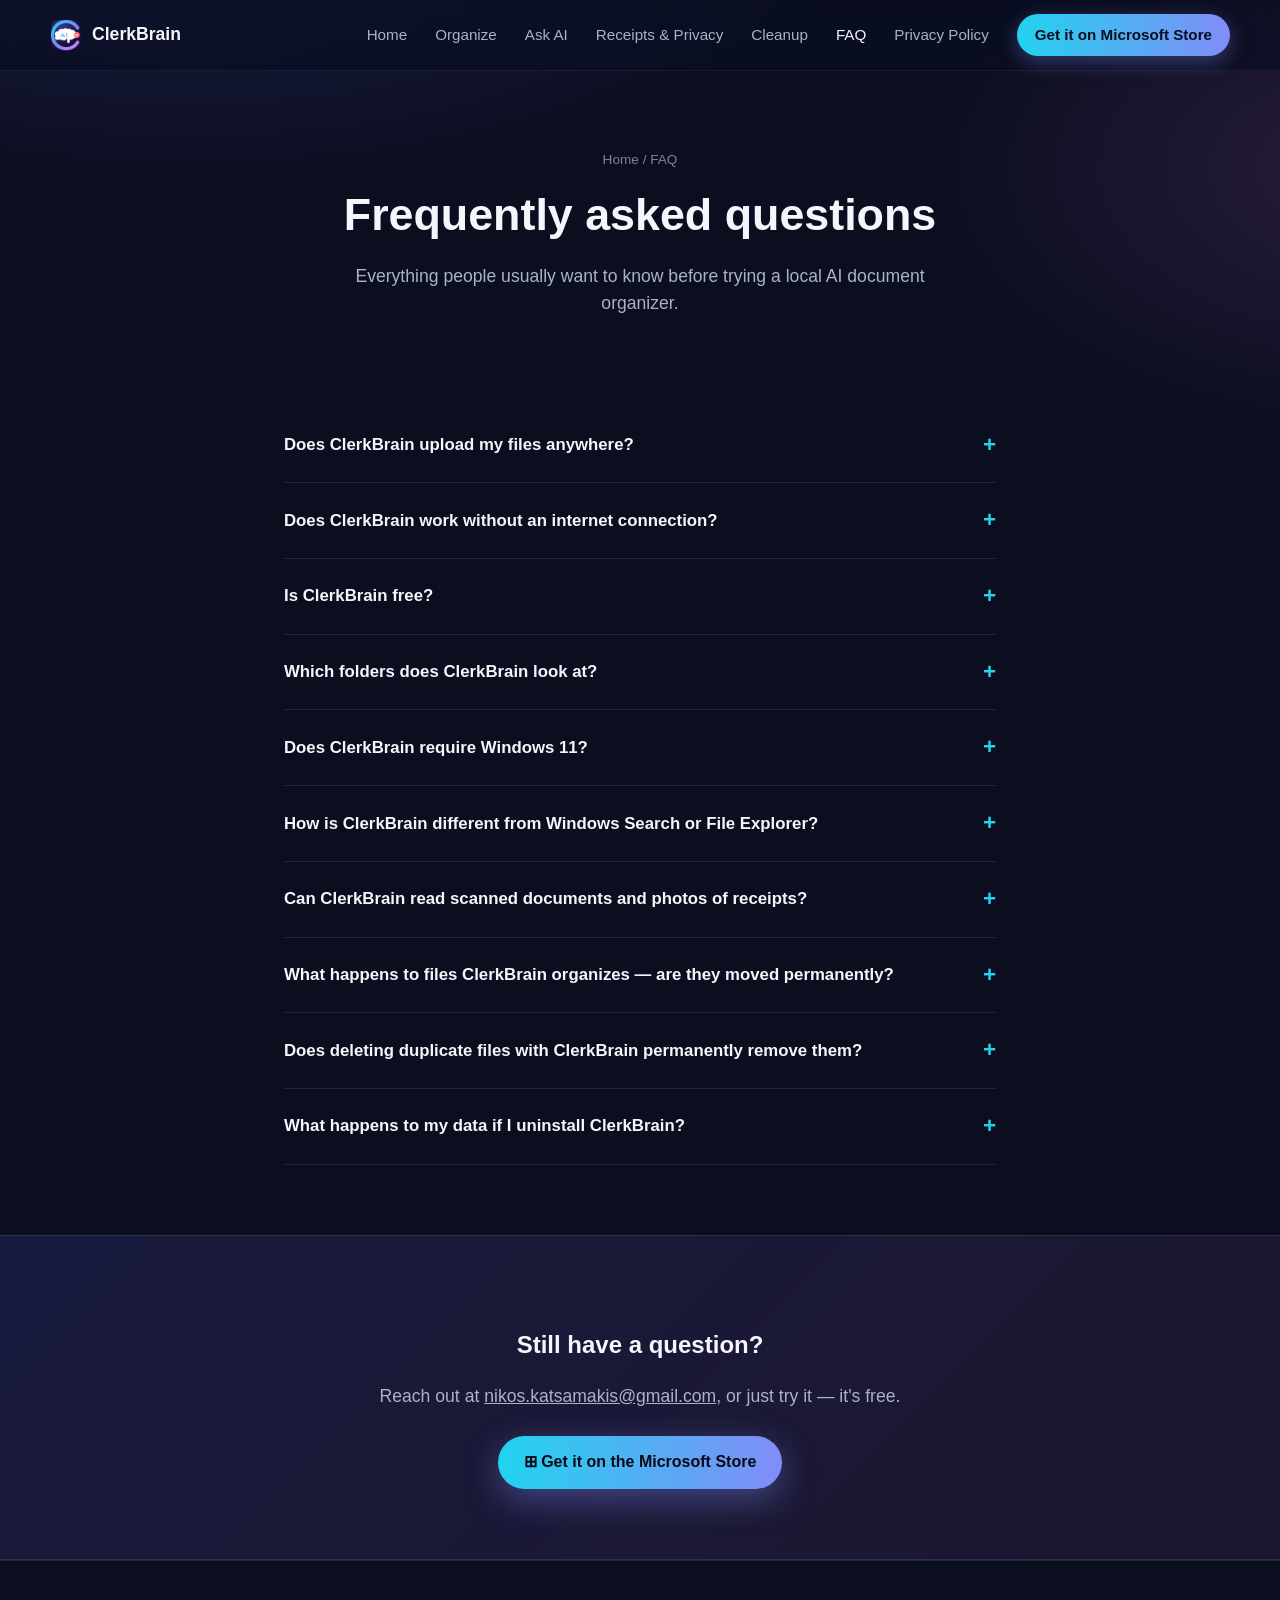
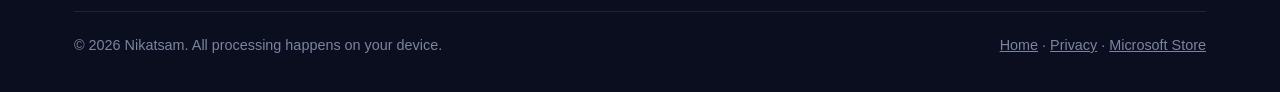
==== faq.html @ 9c5e8448 "Add ClerkBrain marketing/SEO website under website/github, update privacy policy to ClerkBrain Full " ====
<!doctype html>
<html lang="en">
<head>
<meta charset="utf-8">
<meta name="viewport" content="width=device-width, initial-scale=1">
<title>FAQ — ClerkBrain AI Document Organizer for Windows</title>
<meta name="description" content="Answers to common questions about ClerkBrain: local AI document organizing, privacy, OCR accuracy, duplicate cleanup, offline use and how it compares to cloud tools.">
<link rel="canonical" href="https://nikatsam.github.io/WIN_APP_TidyClerk_Website/faq.html">
<meta property="og:type" content="website">
<meta property="og:title" content="FAQ — ClerkBrain">
<meta property="og:description" content="Common questions about ClerkBrain's local AI document organizing, privacy and offline use.">
<meta property="og:image" content="https://nikatsam.github.io/WIN_APP_TidyClerk_Website/assets/img/og-banner.png">
<meta property="og:url" content="https://nikatsam.github.io/WIN_APP_TidyClerk_Website/faq.html">
<link rel="icon" href="assets/img/icon-310.png">
<link rel="manifest" href="site.webmanifest">
<link rel="stylesheet" href="assets/css/style.css">
<script type="application/ld+json">
{
  "@context": "https://schema.org",
  "@type": "BreadcrumbList",
  "itemListElement": [
    { "@type": "ListItem", "position": 1, "name": "Home", "item": "https://nikatsam.github.io/WIN_APP_TidyClerk_Website/" },
    { "@type": "ListItem", "position": 2, "name": "FAQ", "item": "https://nikatsam.github.io/WIN_APP_TidyClerk_Website/faq.html" }
  ]
}
</script>
<script type="application/ld+json">
{
  "@context": "https://schema.org",
  "@type": "FAQPage",
  "mainEntity": [
    { "@type": "Question", "name": "Does ClerkBrain upload my files anywhere?", "acceptedAnswer": { "@type": "Answer", "text": "No. ClerkBrain contains no code that uploads files, text, file names, searches or questions. The only network activity is an optional, one-time download of the AI models themselves, from Hugging Face, checksum-verified." } },
    { "@type": "Question", "name": "Does ClerkBrain work without an internet connection?", "acceptedAnswer": { "@type": "Answer", "text": "Yes. Once any AI models you want are downloaded, ClerkBrain works fully offline. Even without downloading them, you still get search by keyword and rules-based document reading with no internet connection at all." } },
    { "@type": "Question", "name": "Is ClerkBrain free?", "acceptedAnswer": { "@type": "Answer", "text": "Yes, ClerkBrain is free on the Microsoft Store, with no account required and no ads." } },
    { "@type": "Question", "name": "Which folders does ClerkBrain look at?", "acceptedAnswer": { "@type": "Answer", "text": "Only the folders you choose — your Downloads folder by default. You can add or remove folders at any time in Settings; ClerkBrain never reads a folder you haven't added." } },
    { "@type": "Question", "name": "Does ClerkBrain require Windows 11?", "acceptedAnswer": { "@type": "Answer", "text": "ClerkBrain supports Windows 10 and Windows 11 on x64 systems." } },
    { "@type": "Question", "name": "How is ClerkBrain different from Windows Search or File Explorer?", "acceptedAnswer": { "@type": "Answer", "text": "File Explorer searches file names and limited metadata. ClerkBrain reads the actual content of your documents — including scanned and photographed documents via OCR — so you can search and ask questions by what a document says, not just what it's called." } },
    { "@type": "Question", "name": "Can ClerkBrain read scanned documents and photos of receipts?", "acceptedAnswer": { "@type": "Answer", "text": "Yes, via built-in optical character recognition (OCR). When a scan is too unclear to read confidently, ClerkBrain flags it in Needs Attention with an AI double-check instead of guessing." } },
    { "@type": "Question", "name": "What happens to files ClerkBrain organizes — are they moved permanently?", "acceptedAnswer": { "@type": "Answer", "text": "Only after you approve a suggestion (unless you've explicitly turned on automatic filing). Every move or rename is logged in Undo History and can be reversed at any time." } },
    { "@type": "Question", "name": "Does deleting duplicate files with ClerkBrain permanently remove them?", "acceptedAnswer": { "@type": "Answer", "text": "No. Files you remove via Cleanup go to the Windows Recycle Bin, exactly like a normal Windows delete, and can be restored the same way." } },
    { "@type": "Question", "name": "What happens to my data if I uninstall ClerkBrain?", "acceptedAnswer": { "@type": "Answer", "text": "Uninstalling removes ClerkBrain's catalog, settings, logs and downloaded AI models. Files you kept, and files ClerkBrain moved or renamed at your request, stay exactly where they are." } }
  ]
}
</script>
</head>
<body>

<header class="site">
  <div class="wrap nav">
    <a class="brand" href="/"><img src="assets/img/icon-310.png" alt="ClerkBrain logo" width="32" height="32">ClerkBrain</a>
    <nav class="nav-links">
      <a href="/">Home</a>
      <a href="features/organize.html">Organize</a>
      <a href="features/ask.html">Ask AI</a>
      <a href="features/receipts-privacy.html">Receipts &amp; Privacy</a>
      <a href="features/cleanup.html">Cleanup</a>
      <a href="faq.html" aria-current="page">FAQ</a>
      <a href="privacy.html">Privacy Policy</a>
      <a class="nav-cta" href="https://apps.microsoft.com/detail/9NKCN2RDXZ55" rel="noopener">Get it on Microsoft Store</a>
    </nav>
    <button class="nav-toggle" aria-label="Menu" aria-expanded="false">☰</button>
  </div>
</header>

<main>
  <section class="page-hero">
    <div class="wrap">
      <p class="breadcrumb"><a href="/">Home</a> / FAQ</p>
      <h1>Frequently asked questions</h1>
      <p class="lede" style="margin:0 auto;">Everything people usually want to know before trying a local AI document organizer.</p>
    </div>
  </section>

  <section>
    <div class="wrap prose">
      <details class="faq-item">
        <summary>Does ClerkBrain upload my files anywhere?</summary>
        <p>No. ClerkBrain contains no code that uploads files, text, file names, searches or questions. The only network activity is an optional, one-time download of the AI models themselves, from Hugging Face, checksum-verified. See the full <a href="privacy.html">privacy policy</a>.</p>
      </details>
      <details class="faq-item">
        <summary>Does ClerkBrain work without an internet connection?</summary>
        <p>Yes. Once any AI models you want are downloaded, ClerkBrain works fully offline. Even without downloading them, you still get search by keyword and rules-based document reading with no internet connection at all.</p>
      </details>
      <details class="faq-item">
        <summary>Is ClerkBrain free?</summary>
        <p>Yes, ClerkBrain is free on the <a href="https://apps.microsoft.com/detail/9NKCN2RDXZ55" rel="noopener">Microsoft Store</a>, with no account required and no ads.</p>
      </details>
      <details class="faq-item">
        <summary>Which folders does ClerkBrain look at?</summary>
        <p>Only the folders you choose — your Downloads folder by default. You can add or remove folders at any time in Settings; ClerkBrain never reads a folder you haven't added.</p>
      </details>
      <details class="faq-item">
        <summary>Does ClerkBrain require Windows 11?</summary>
        <p>ClerkBrain supports Windows 10 and Windows 11 on x64 systems.</p>
      </details>
      <details class="faq-item">
        <summary>How is ClerkBrain different from Windows Search or File Explorer?</summary>
        <p>File Explorer searches file names and limited metadata. ClerkBrain reads the actual content of your documents — including scanned and photographed documents via OCR — so you can search and ask questions by what a document says, not just what it's called. See <a href="features/ask.html">Ask AI</a>.</p>
      </details>
      <details class="faq-item">
        <summary>Can ClerkBrain read scanned documents and photos of receipts?</summary>
        <p>Yes, via built-in optical character recognition (OCR). When a scan is too unclear to read confidently, ClerkBrain flags it in Needs Attention with an AI double-check instead of guessing. See <a href="features/receipts-privacy.html">Receipts &amp; Privacy</a>.</p>
      </details>
      <details class="faq-item">
        <summary>What happens to files ClerkBrain organizes — are they moved permanently?</summary>
        <p>Only after you approve a suggestion (unless you've explicitly turned on automatic filing). Every move or rename is logged in Undo History and can be reversed at any time. See <a href="features/organize.html">Organize</a>.</p>
      </details>
      <details class="faq-item">
        <summary>Does deleting duplicate files with ClerkBrain permanently remove them?</summary>
        <p>No. Files you remove via Cleanup go to the Windows Recycle Bin, exactly like a normal Windows delete, and can be restored the same way. See <a href="features/cleanup.html">Cleanup</a>.</p>
      </details>
      <details class="faq-item">
        <summary>What happens to my data if I uninstall ClerkBrain?</summary>
        <p>Uninstalling removes ClerkBrain's catalog, settings, logs and downloaded AI models. Files you kept, and files ClerkBrain moved or renamed at your request, stay exactly where they are.</p>
      </details>
    </div>
  </section>

  <section class="band">
    <div class="wrap" style="text-align:center;">
      <h2 class="reveal">Still have a question?</h2>
      <p class="lede reveal" style="margin:14px auto 26px;">Reach out at <a href="mailto:nikos.katsamakis@gmail.com">nikos.katsamakis@gmail.com</a>, or just try it — it's free.</p>
      <a class="btn btn-primary reveal" href="https://apps.microsoft.com/detail/9NKCN2RDXZ55" rel="noopener">⊞ Get it on the Microsoft Store</a>
    </div>
  </section>
</main>

<footer class="site">
  <div class="wrap">
    <div class="footer-bottom">
      <span>© 2026 Nikatsam. All processing happens on your device.</span>
      <nav><a href="/">Home</a> · <a href="privacy.html">Privacy</a> · <a href="https://apps.microsoft.com/detail/9NKCN2RDXZ55" rel="noopener">Microsoft Store</a></nav>
    </div>
  </div>
</footer>

<script src="assets/js/main.js"></script>
</body>
</html>
---- assets/css/style.css ----
/* ClerkBrain marketing site - shared styles.
   Palette matches the app's own brand mark (indigo/cyan/pink gradient on deep navy). */

:root {
  --bg: #0b0e1f;
  --bg2: #0b1030;
  --card: rgba(255, 255, 255, 0.04);
  --card-border: rgba(255, 255, 255, 0.09);
  --text: #f4f6fb;
  --text-dim: #aab2c8;
  --text-dimmer: #7b84a0;
  --cyan: #22d3ee;
  --indigo: #818cf8;
  --pink: #e879f9;
  --warm1: #ff8a5b;
  --warm2: #ff3d81;
  --radius: 16px;
  --max: 1180px;
}

* { box-sizing: border-box; }
html { scroll-behavior: smooth; }

body {
  margin: 0;
  background: radial-gradient(1200px 600px at 15% -10%, rgba(99, 102, 241, 0.25), transparent 60%),
              radial-gradient(900px 500px at 110% 10%, rgba(232, 121, 249, 0.14), transparent 55%),
              var(--bg);
  color: var(--text);
  font-family: "Segoe UI", -apple-system, BlinkMacSystemFont, "Inter", Roboto, Helvetica, Arial, sans-serif;
  line-height: 1.55;
  -webkit-font-smoothing: antialiased;
}

a { color: inherit; }
img { max-width: 100%; display: block; }

.wrap { max-width: var(--max); margin: 0 auto; padding: 0 24px; }

.gradient-text {
  background: linear-gradient(90deg, var(--cyan), var(--indigo) 55%, var(--pink));
  -webkit-background-clip: text;
  background-clip: text;
  color: transparent;
}

.eyebrow {
  text-transform: uppercase;
  letter-spacing: 0.14em;
  font-size: 12px;
  font-weight: 700;
  color: var(--cyan);
  margin: 0 0 10px;
}

.lede { color: var(--text-dim); font-size: 1.1rem; max-width: 60ch; }

/* ---- Header ---- */
header.site {
  position: sticky;
  top: 0;
  z-index: 50;
  backdrop-filter: blur(14px) saturate(140%);
  background: rgba(11, 14, 31, 0.72);
  border-bottom: 1px solid rgba(255, 255, 255, 0.06);
}
.nav { display: flex; align-items: center; justify-content: space-between; padding: 14px 0; }
.brand { display: flex; align-items: center; gap: 10px; text-decoration: none; font-weight: 700; font-size: 1.1rem; }
.brand img { width: 32px; height: 32px; border-radius: 9px; }
.nav-links { display: flex; align-items: center; gap: 28px; }
.nav-links a { text-decoration: none; color: var(--text-dim); font-size: 0.95rem; transition: color 0.15s; }
.nav-links a:hover, .nav-links a[aria-current="page"] { color: var(--text); }
.nav-cta {
  background: linear-gradient(90deg, var(--cyan), var(--indigo));
  color: #0b0e1f !important;
  padding: 9px 18px;
  border-radius: 999px;
  font-weight: 700;
  font-size: 0.9rem;
  text-decoration: none;
  white-space: nowrap;
  box-shadow: 0 6px 20px rgba(129, 140, 248, 0.35);
  transition: transform 0.15s, box-shadow 0.15s;
}
.nav-cta:hover { transform: translateY(-1px); box-shadow: 0 10px 26px rgba(129, 140, 248, 0.45); }
.nav-toggle { display: none; background: none; border: 0; color: var(--text); font-size: 1.5rem; cursor: pointer; }

@media (max-width: 820px) {
  .nav-toggle { display: block; }
  .nav-links {
    position: fixed; inset: 64px 0 0 0; flex-direction: column; align-items: flex-start;
    padding: 24px; gap: 18px; background: var(--bg2); border-top: 1px solid rgba(255,255,255,0.08);
    transform: translateY(-110%); transition: transform 0.25s ease; z-index: 49;
  }
  .nav-links.open { transform: translateY(0); }
  .nav-links a { font-size: 1.1rem; }
}

/* ---- Hero ---- */
.hero { padding: 86px 0 60px; text-align: center; position: relative; overflow: hidden; }
.hero::before, .hero::after {
  content: ""; position: absolute; border-radius: 50%; filter: blur(90px); opacity: 0.35; z-index: -1;
  animation: float 14s ease-in-out infinite;
}
.hero::before { width: 420px; height: 420px; background: var(--indigo); top: -120px; left: -80px; }
.hero::after { width: 380px; height: 380px; background: var(--pink); top: 40px; right: -100px; animation-delay: -6s; }
@keyframes float {
  0%, 100% { transform: translate(0, 0) scale(1); }
  50% { transform: translate(30px, 40px) scale(1.08); }
}
.hero-logo { width: 92px; height: 92px; margin: 0 auto 22px; border-radius: 26px; box-shadow: 0 20px 60px rgba(99,102,241,0.4); }
.hero h1 { font-size: clamp(2.1rem, 5vw, 3.4rem); line-height: 1.12; margin: 0 0 18px; font-weight: 800; }
.hero .lede { margin: 0 auto 30px; }
.cta-row { display: flex; gap: 14px; justify-content: center; flex-wrap: wrap; margin-bottom: 14px; }
.btn {
  display: inline-flex; align-items: center; gap: 10px; text-decoration: none; font-weight: 700;
  padding: 14px 26px; border-radius: 999px; font-size: 1rem; transition: transform 0.15s, box-shadow 0.15s;
}
.btn-primary {
  background: linear-gradient(90deg, var(--cyan), var(--indigo), var(--pink));
  background-size: 200% auto; color: #080a18; box-shadow: 0 10px 34px rgba(129,140,248,0.4);
}
.btn-primary:hover { background-position: right center; transform: translateY(-2px); }
.btn-ghost { border: 1px solid var(--card-border); color: var(--text); background: var(--card); }
.btn-ghost:hover { background: rgba(255,255,255,0.08); }
.trust-line { color: var(--text-dimmer); font-size: 0.85rem; }

/* ---- Sections ---- */
section { padding: 70px 0; }
.section-head { text-align: center; max-width: 680px; margin: 0 auto 44px; }
.section-head h2 { font-size: clamp(1.6rem, 3.4vw, 2.3rem); margin: 0 0 14px; font-weight: 800; }

.grid { display: grid; gap: 22px; }
.grid-3 { grid-template-columns: repeat(3, 1fr); }
.grid-2 { grid-template-columns: repeat(2, 1fr); }
@media (max-width: 880px) { .grid-3, .grid-2 { grid-template-columns: 1fr; } }

.card {
  background: var(--card); border: 1px solid var(--card-border); border-radius: var(--radius);
  padding: 26px; transition: transform 0.2s, border-color 0.2s, background 0.2s;
}
.card:hover { transform: translateY(-4px); border-color: rgba(129,140,248,0.4); background: rgba(255,255,255,0.06); }
.card .icon { font-size: 1.8rem; margin-bottom: 14px; display: inline-block; }
.card h3 { margin: 0 0 8px; font-size: 1.15rem; }
.card p { margin: 0; color: var(--text-dim); font-size: 0.95rem; }

.reveal { opacity: 0; transform: translateY(22px); transition: opacity 0.6s ease, transform 0.6s ease; }
.reveal.visible { opacity: 1; transform: translateY(0); }

.shot {
  border-radius: 14px; border: 1px solid var(--card-border); overflow: hidden;
  box-shadow: 0 24px 60px rgba(0,0,0,0.45);
}
.shot img { width: 100%; }

.showcase-row { display: grid; grid-template-columns: 1fr 1fr; gap: 40px; align-items: center; margin-bottom: 70px; }
.showcase-row.reverse { direction: rtl; }
.showcase-row.reverse > * { direction: ltr; }
@media (max-width: 880px) { .showcase-row, .showcase-row.reverse { grid-template-columns: 1fr; direction: ltr; } }
.showcase-text h3 { font-size: 1.5rem; margin: 10px 0 12px; }
.showcase-text p { color: var(--text-dim); }
.showcase-text ul { color: var(--text-dim); padding-left: 20px; }
.showcase-text li { margin-bottom: 6px; }

.badge {
  display: inline-block; font-size: 0.75rem; font-weight: 700; letter-spacing: 0.04em;
  padding: 4px 10px; border-radius: 999px; background: rgba(34,211,238,0.12); color: var(--cyan);
  border: 1px solid rgba(34,211,238,0.3); margin-bottom: 10px;
}

.band {
  background: linear-gradient(135deg, rgba(99,102,241,0.14), rgba(232,121,249,0.08));
  border-top: 1px solid var(--card-border); border-bottom: 1px solid var(--card-border);
}

.faq-item { border-bottom: 1px solid var(--card-border); padding: 20px 0; }
.faq-item summary { cursor: pointer; font-weight: 700; font-size: 1.05rem; list-style: none; display: flex; justify-content: space-between; align-items: center; }
.faq-item summary::-webkit-details-marker { display: none; }
.faq-item summary::after { content: "+"; font-size: 1.4rem; color: var(--cyan); transition: transform 0.2s; }
.faq-item[open] summary::after { transform: rotate(45deg); }
.faq-item p { color: var(--text-dim); margin: 12px 0 0; }

.breadcrumb { font-size: 0.85rem; color: var(--text-dimmer); margin: 24px 0 0; }
.breadcrumb a { color: var(--text-dimmer); text-decoration: none; }
.breadcrumb a:hover { color: var(--text-dim); }

footer.site { border-top: 1px solid var(--card-border); padding: 50px 0 36px; color: var(--text-dimmer); font-size: 0.9rem; }
.footer-grid { display: grid; grid-template-columns: 2fr 1fr 1fr; gap: 30px; margin-bottom: 30px; }
@media (max-width: 700px) { .footer-grid { grid-template-columns: 1fr; } }
.footer-grid h4 { color: var(--text-dim); font-size: 0.85rem; margin: 0 0 12px; }
.footer-grid ul { list-style: none; padding: 0; margin: 0; }
.footer-grid li { margin-bottom: 8px; }
.footer-grid a { text-decoration: none; color: var(--text-dimmer); }
.footer-grid a:hover { color: var(--text-dim); }
.footer-bottom { border-top: 1px solid var(--card-border); padding-top: 22px; display: flex; justify-content: space-between; flex-wrap: wrap; gap: 10px; }

.prose { max-width: 760px; margin: 0 auto; }
.prose h2 { margin-top: 2.2em; font-size: 1.4rem; }
.prose h3 { margin-top: 1.6em; font-size: 1.15rem; }
.prose p, .prose li { color: var(--text-dim); }
.prose a { color: var(--cyan); }
.prose ul { padding-left: 22px; }

.page-hero { padding: 54px 0 20px; text-align: center; }
.page-hero h1 { font-size: clamp(1.9rem, 4.4vw, 2.8rem); margin: 10px 0 14px; }

.disclosure { font-size: 0.85rem; color: var(--text-dimmer); text-align: center; margin-top: -10px; }
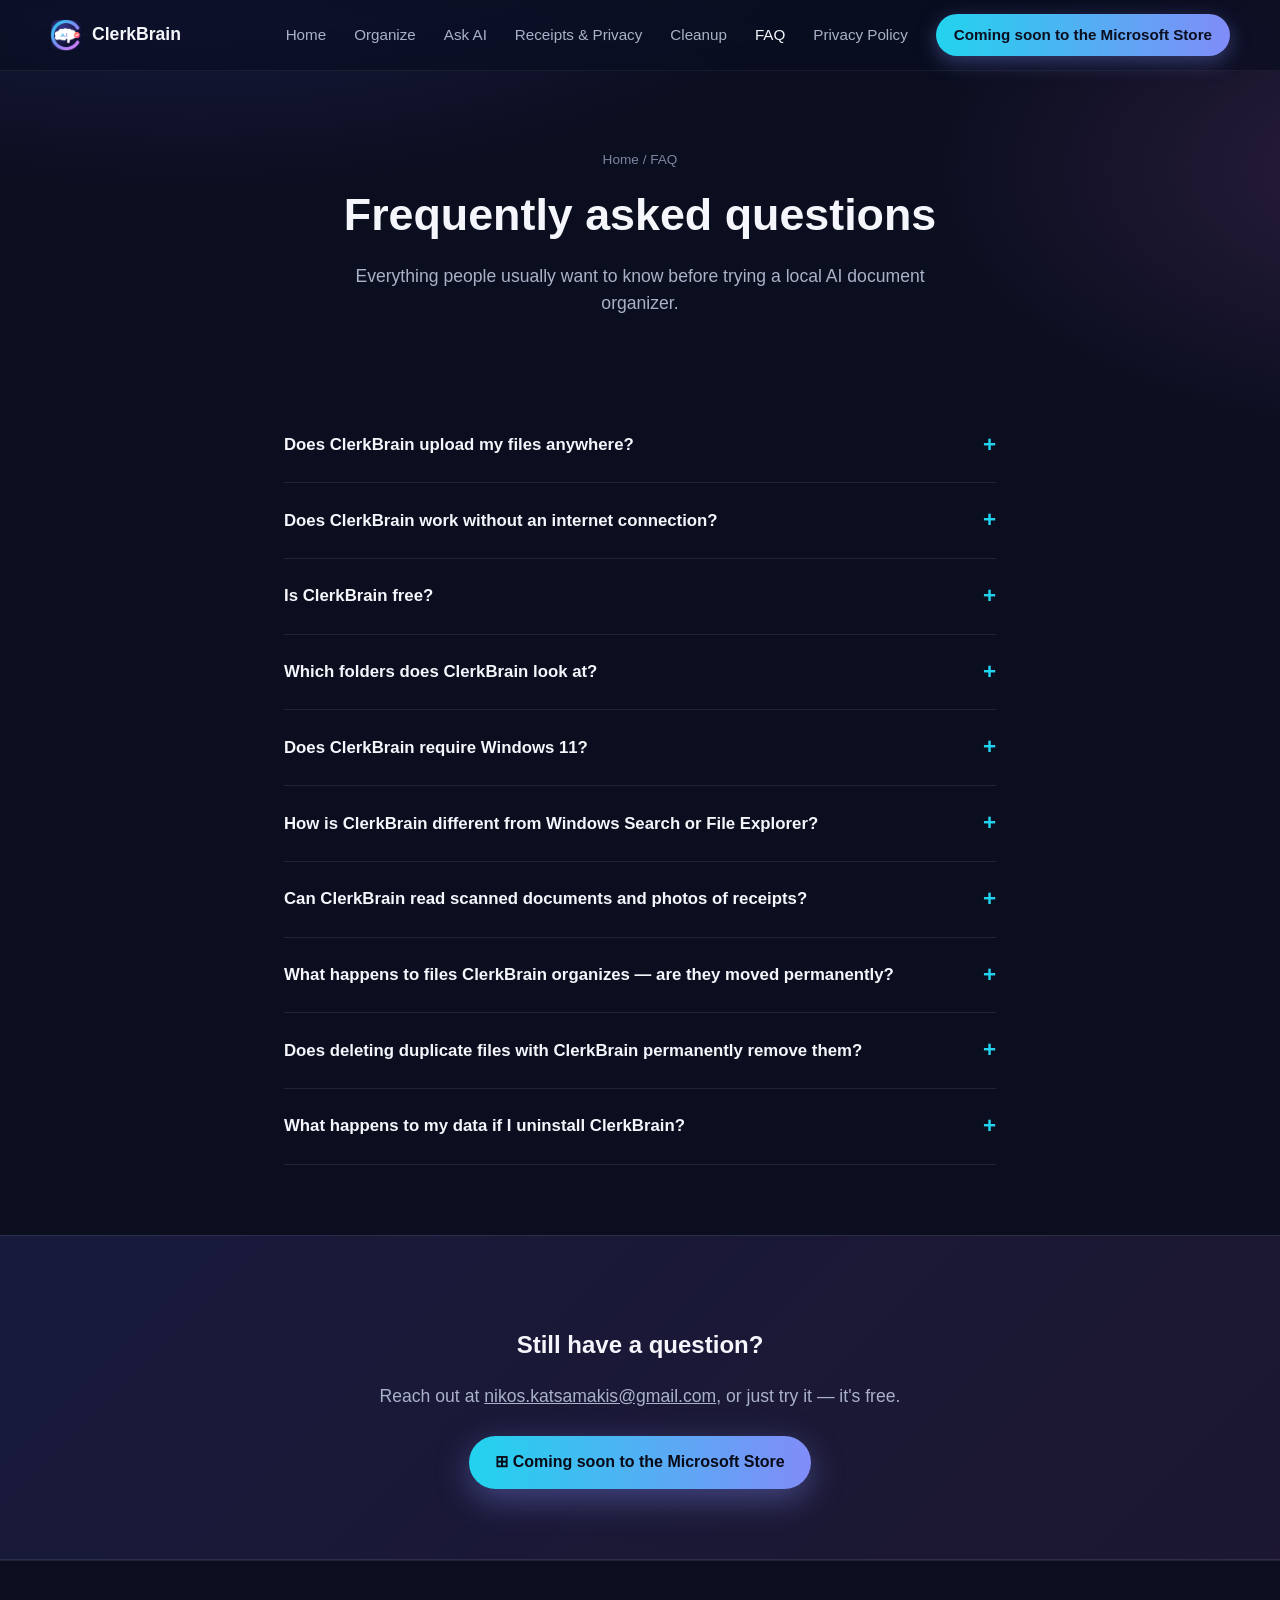
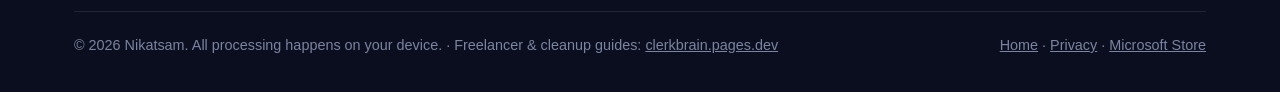
==== commit eef818aa: "Add second ClerkBrain site for Cloudflare Pages, fix fabricated Store URL - website/cloudflare: a de" ====
--- a/faq.html
+++ b/faq.html
@@ -56,7 +56,7 @@
       <a href="features/cleanup.html">Cleanup</a>
       <a href="faq.html" aria-current="page">FAQ</a>
       <a href="privacy.html">Privacy Policy</a>
-      <a class="nav-cta" href="https://apps.microsoft.com/detail/9NKCN2RDXZ55" rel="noopener">Get it on Microsoft Store</a>
+      <a class="nav-cta" href="index.html#store" rel="noopener">Coming soon to the Microsoft Store</a>
     </nav>
     <button class="nav-toggle" aria-label="Menu" aria-expanded="false">☰</button>
   </div>
@@ -83,7 +83,7 @@
       </details>
       <details class="faq-item">
         <summary>Is ClerkBrain free?</summary>
-        <p>Yes, ClerkBrain is free on the <a href="https://apps.microsoft.com/detail/9NKCN2RDXZ55" rel="noopener">Microsoft Store</a>, with no account required and no ads.</p>
+        <p>Yes, ClerkBrain is free on the <a href="index.html#store" rel="noopener">Microsoft Store</a>, with no account required and no ads.</p>
       </details>
       <details class="faq-item">
         <summary>Which folders does ClerkBrain look at?</summary>
@@ -120,7 +120,7 @@
     <div class="wrap" style="text-align:center;">
       <h2 class="reveal">Still have a question?</h2>
       <p class="lede reveal" style="margin:14px auto 26px;">Reach out at <a href="mailto:nikos.katsamakis@gmail.com">nikos.katsamakis@gmail.com</a>, or just try it — it's free.</p>
-      <a class="btn btn-primary reveal" href="https://apps.microsoft.com/detail/9NKCN2RDXZ55" rel="noopener">⊞ Get it on the Microsoft Store</a>
+      <a class="btn btn-primary reveal" href="index.html#store" rel="noopener">⊞ Coming soon to the Microsoft Store</a>
     </div>
   </section>
 </main>
@@ -128,8 +128,8 @@
 <footer class="site">
   <div class="wrap">
     <div class="footer-bottom">
-      <span>© 2026 Nikatsam. All processing happens on your device.</span>
-      <nav><a href="/">Home</a> · <a href="privacy.html">Privacy</a> · <a href="https://apps.microsoft.com/detail/9NKCN2RDXZ55" rel="noopener">Microsoft Store</a></nav>
+      <span>© 2026 Nikatsam. All processing happens on your device. · Freelancer & cleanup guides: <a href="https://clerkbrain.pages.dev/" rel="noopener">clerkbrain.pages.dev</a></span>
+      <nav><a href="/">Home</a> · <a href="privacy.html">Privacy</a> · <a href="index.html#store" rel="noopener">Microsoft Store</a></nav>
     </div>
   </div>
 </footer>
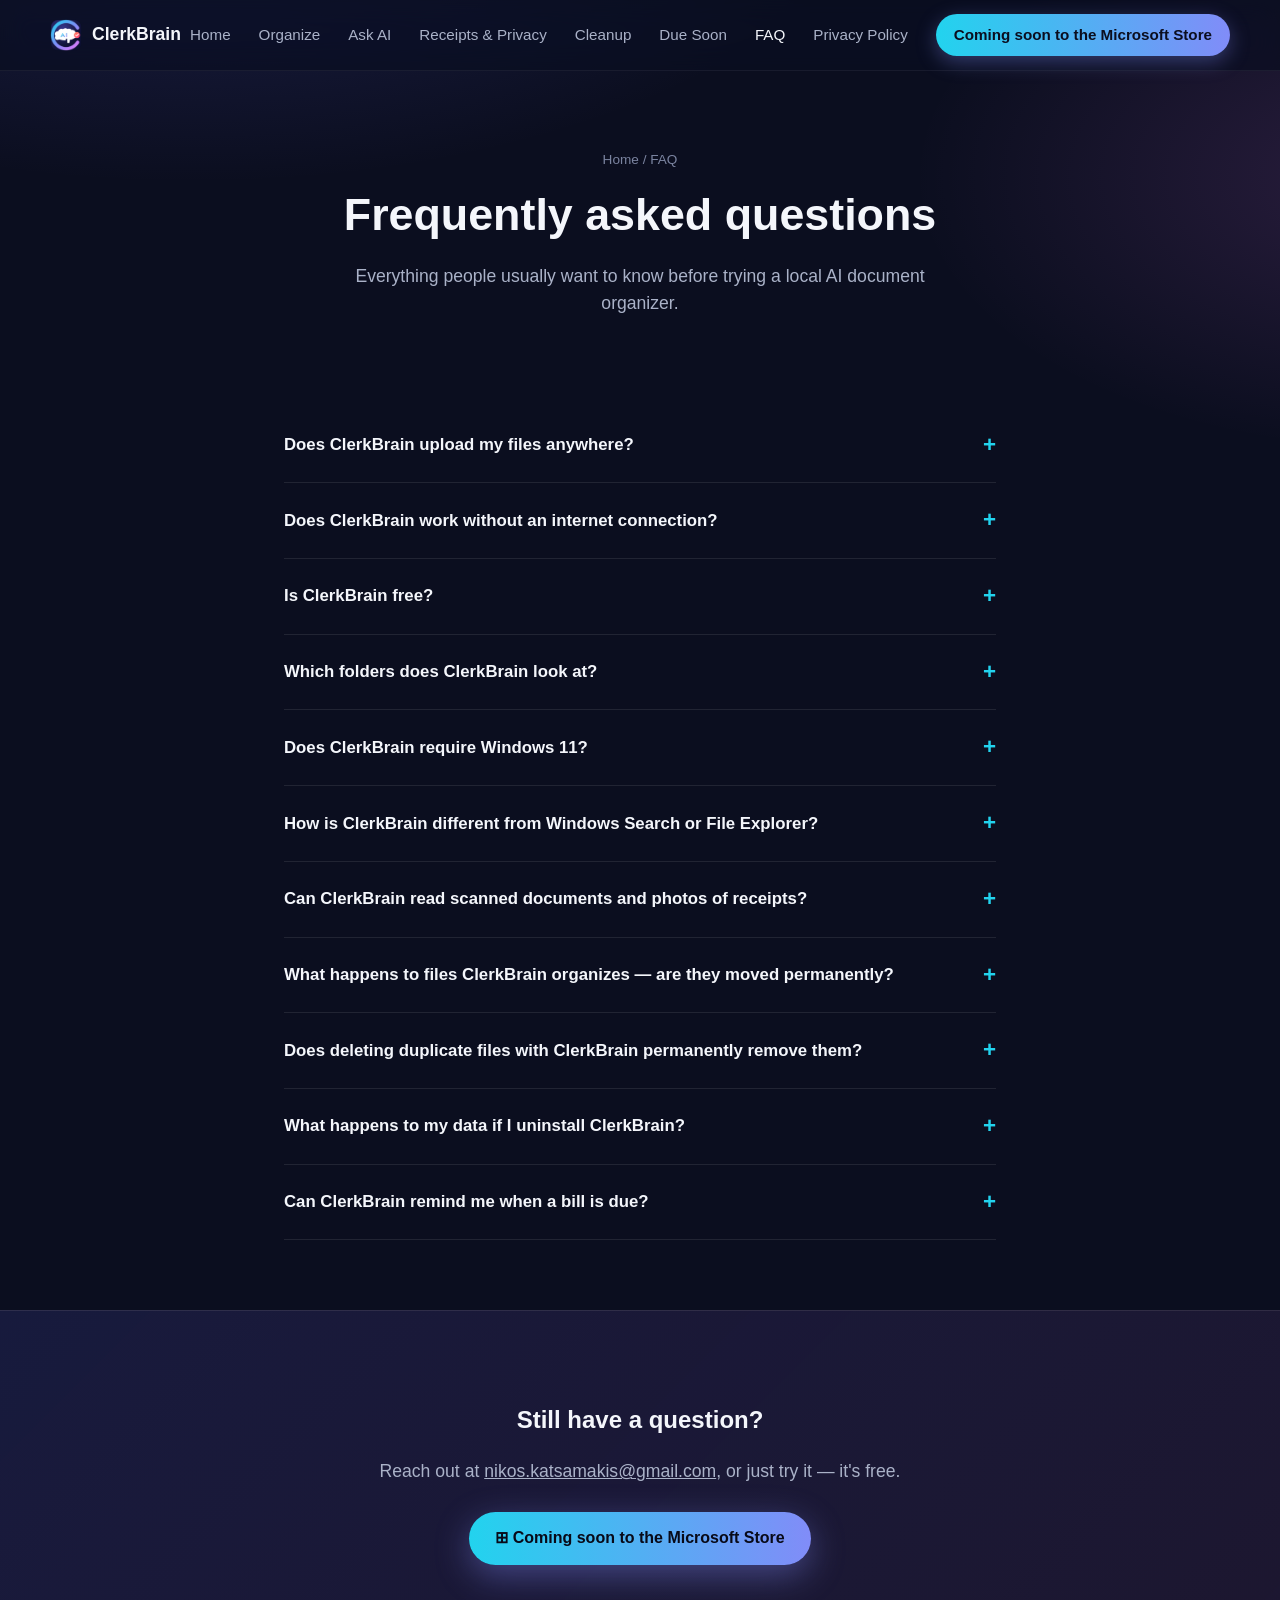
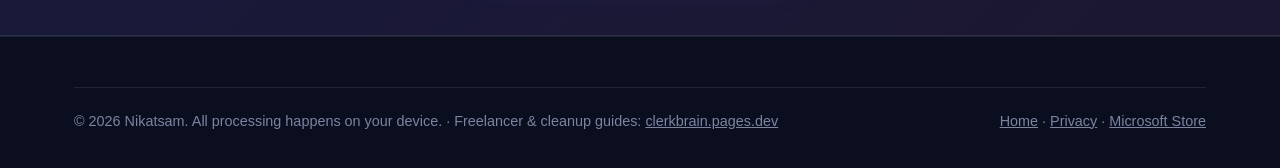
==== commit 429fde01: "Add 1.0.1 Due Soon/spending summary/corrections to both marketing sites GitHub site gets a new featu" ====
--- a/faq.html
+++ b/faq.html
@@ -13,7 +13,7 @@
 <meta property="og:url" content="https://nikatsam.github.io/WIN_APP_TidyClerk_Website/faq.html">
 <link rel="icon" href="assets/img/icon-310.png">
 <link rel="manifest" href="site.webmanifest">
-<link rel="stylesheet" href="assets/css/style.css">
+<link rel="stylesheet" href="assets/css/style.css?v=3">
 <script type="application/ld+json">
 {
   "@context": "https://schema.org",
@@ -38,7 +38,8 @@
     { "@type": "Question", "name": "Can ClerkBrain read scanned documents and photos of receipts?", "acceptedAnswer": { "@type": "Answer", "text": "Yes, via built-in optical character recognition (OCR). When a scan is too unclear to read confidently, ClerkBrain flags it in Needs Attention with an AI double-check instead of guessing." } },
     { "@type": "Question", "name": "What happens to files ClerkBrain organizes — are they moved permanently?", "acceptedAnswer": { "@type": "Answer", "text": "Only after you approve a suggestion (unless you've explicitly turned on automatic filing). Every move or rename is logged in Undo History and can be reversed at any time." } },
     { "@type": "Question", "name": "Does deleting duplicate files with ClerkBrain permanently remove them?", "acceptedAnswer": { "@type": "Answer", "text": "No. Files you remove via Cleanup go to the Windows Recycle Bin, exactly like a normal Windows delete, and can be restored the same way." } },
-    { "@type": "Question", "name": "What happens to my data if I uninstall ClerkBrain?", "acceptedAnswer": { "@type": "Answer", "text": "Uninstalling removes ClerkBrain's catalog, settings, logs and downloaded AI models. Files you kept, and files ClerkBrain moved or renamed at your request, stay exactly where they are." } }
+    { "@type": "Question", "name": "What happens to my data if I uninstall ClerkBrain?", "acceptedAnswer": { "@type": "Answer", "text": "Uninstalling removes ClerkBrain's catalog, settings, logs and downloaded AI models. Files you kept, and files ClerkBrain moved or renamed at your request, stay exactly where they are." } },
+    { "@type": "Question", "name": "Can ClerkBrain remind me when a bill is due?", "acceptedAnswer": { "@type": "Answer", "text": "Yes, as an optional Windows notification (off by default, Settings > Reminders) for bills overdue or due within 3 days, checked at most once a day. Search due:soon or open Smart Folders > Due soon to see the list - due dates are read only from the document, never guessed." } }
   ]
 }
 </script>
@@ -47,13 +48,14 @@
 
 <header class="site">
   <div class="wrap nav">
-    <a class="brand" href="/"><img src="assets/img/icon-310.png" alt="ClerkBrain logo" width="32" height="32">ClerkBrain</a>
+    <a class="brand" href="index.html"><img src="assets/img/icon-310.png" alt="ClerkBrain logo" width="32" height="32">ClerkBrain</a>
     <nav class="nav-links">
-      <a href="/">Home</a>
+      <a href="index.html">Home</a>
       <a href="features/organize.html">Organize</a>
       <a href="features/ask.html">Ask AI</a>
       <a href="features/receipts-privacy.html">Receipts &amp; Privacy</a>
       <a href="features/cleanup.html">Cleanup</a>
+      <a href="features/due-soon.html">Due Soon</a>
       <a href="faq.html" aria-current="page">FAQ</a>
       <a href="privacy.html">Privacy Policy</a>
       <a class="nav-cta" href="index.html#store" rel="noopener">Coming soon to the Microsoft Store</a>
@@ -65,7 +67,7 @@
 <main>
   <section class="page-hero">
     <div class="wrap">
-      <p class="breadcrumb"><a href="/">Home</a> / FAQ</p>
+      <p class="breadcrumb"><a href="index.html">Home</a> / FAQ</p>
       <h1>Frequently asked questions</h1>
       <p class="lede" style="margin:0 auto;">Everything people usually want to know before trying a local AI document organizer.</p>
     </div>
@@ -113,6 +115,10 @@
         <summary>What happens to my data if I uninstall ClerkBrain?</summary>
         <p>Uninstalling removes ClerkBrain's catalog, settings, logs and downloaded AI models. Files you kept, and files ClerkBrain moved or renamed at your request, stay exactly where they are.</p>
       </details>
+      <details class="faq-item">
+        <summary>Can ClerkBrain remind me when a bill is due?</summary>
+        <p>Yes, as an optional Windows notification (off by default, Settings &gt; Reminders) for bills overdue or due within 3 days, checked at most once a day. Search <code>due:soon</code> or open Smart Folders &gt; Due soon to see the list — due dates are read only from the document, never guessed. See <a href="features/due-soon.html">Due Soon</a>.</p>
+      </details>
     </div>
   </section>
 
@@ -129,11 +135,11 @@
   <div class="wrap">
     <div class="footer-bottom">
       <span>© 2026 Nikatsam. All processing happens on your device. · Freelancer & cleanup guides: <a href="https://clerkbrain.pages.dev/" rel="noopener">clerkbrain.pages.dev</a></span>
-      <nav><a href="/">Home</a> · <a href="privacy.html">Privacy</a> · <a href="index.html#store" rel="noopener">Microsoft Store</a></nav>
+      <nav><a href="index.html">Home</a> · <a href="privacy.html">Privacy</a> · <a href="index.html#store" rel="noopener">Microsoft Store</a></nav>
     </div>
   </div>
 </footer>
 
-<script src="assets/js/main.js"></script>
+<script src="assets/js/main.js?v=3"></script>
 </body>
 </html>
--- a/assets/css/style.css
+++ b/assets/css/style.css
@@ -33,7 +33,7 @@
 }
 
 a { color: inherit; }
-img { max-width: 100%; display: block; }
+img { max-width: 100%; height: auto; display: block; }
 
 .wrap { max-width: var(--max); margin: 0 auto; padding: 0 24px; }
 
@@ -153,7 +153,7 @@
 }
 .shot img { width: 100%; }
 
-.showcase-row { display: grid; grid-template-columns: 1fr 1fr; gap: 40px; align-items: center; margin-bottom: 70px; }
+.showcase-row { display: grid; grid-template-columns: 3fr 2fr; gap: 40px; align-items: center; margin-bottom: 70px; }
 .showcase-row.reverse { direction: rtl; }
 .showcase-row.reverse > * { direction: ltr; }
 @media (max-width: 880px) { .showcase-row, .showcase-row.reverse { grid-template-columns: 1fr; direction: ltr; } }
@@ -205,3 +205,13 @@
 .page-hero h1 { font-size: clamp(1.9rem, 4.4vw, 2.8rem); margin: 10px 0 14px; }
 
 .disclosure { font-size: 0.85rem; color: var(--text-dimmer); text-align: center; margin-top: -10px; }
+
+.shot a, .hero-frame a { display: block; cursor: zoom-in; }
+
+.lightbox { position: fixed; inset: 0; z-index: 1000; background: rgba(5, 7, 18, 0.92); display: flex; flex-direction: column; align-items: center; justify-content: center; padding: 64px 24px 24px; }
+.lightbox[hidden] { display: none; }
+.lightbox-img { max-width: min(96vw, 1440px); max-height: calc(100vh - 140px); width: auto; height: auto; border-radius: 10px; box-shadow: 0 24px 70px rgba(0,0,0,0.6); background: #fff; }
+.lightbox-caption { color: #cfd6e6; font-family: Arial, sans-serif; font-size: 0.9rem; margin: 14px 0 0; text-align: center; max-width: 80ch; }
+.lightbox-close { position: absolute; top: 16px; right: 20px; font: 600 1rem Arial, sans-serif; color: #fff; background: rgba(255,255,255,0.12); border: 1px solid rgba(255,255,255,0.3); border-radius: 999px; padding: 8px 18px; cursor: pointer; }
+.lightbox-close:hover, .lightbox-close:focus-visible { background: rgba(255,255,255,0.24); outline: 2px solid #fff; outline-offset: 2px; }
+body.lightbox-open { overflow: hidden; }
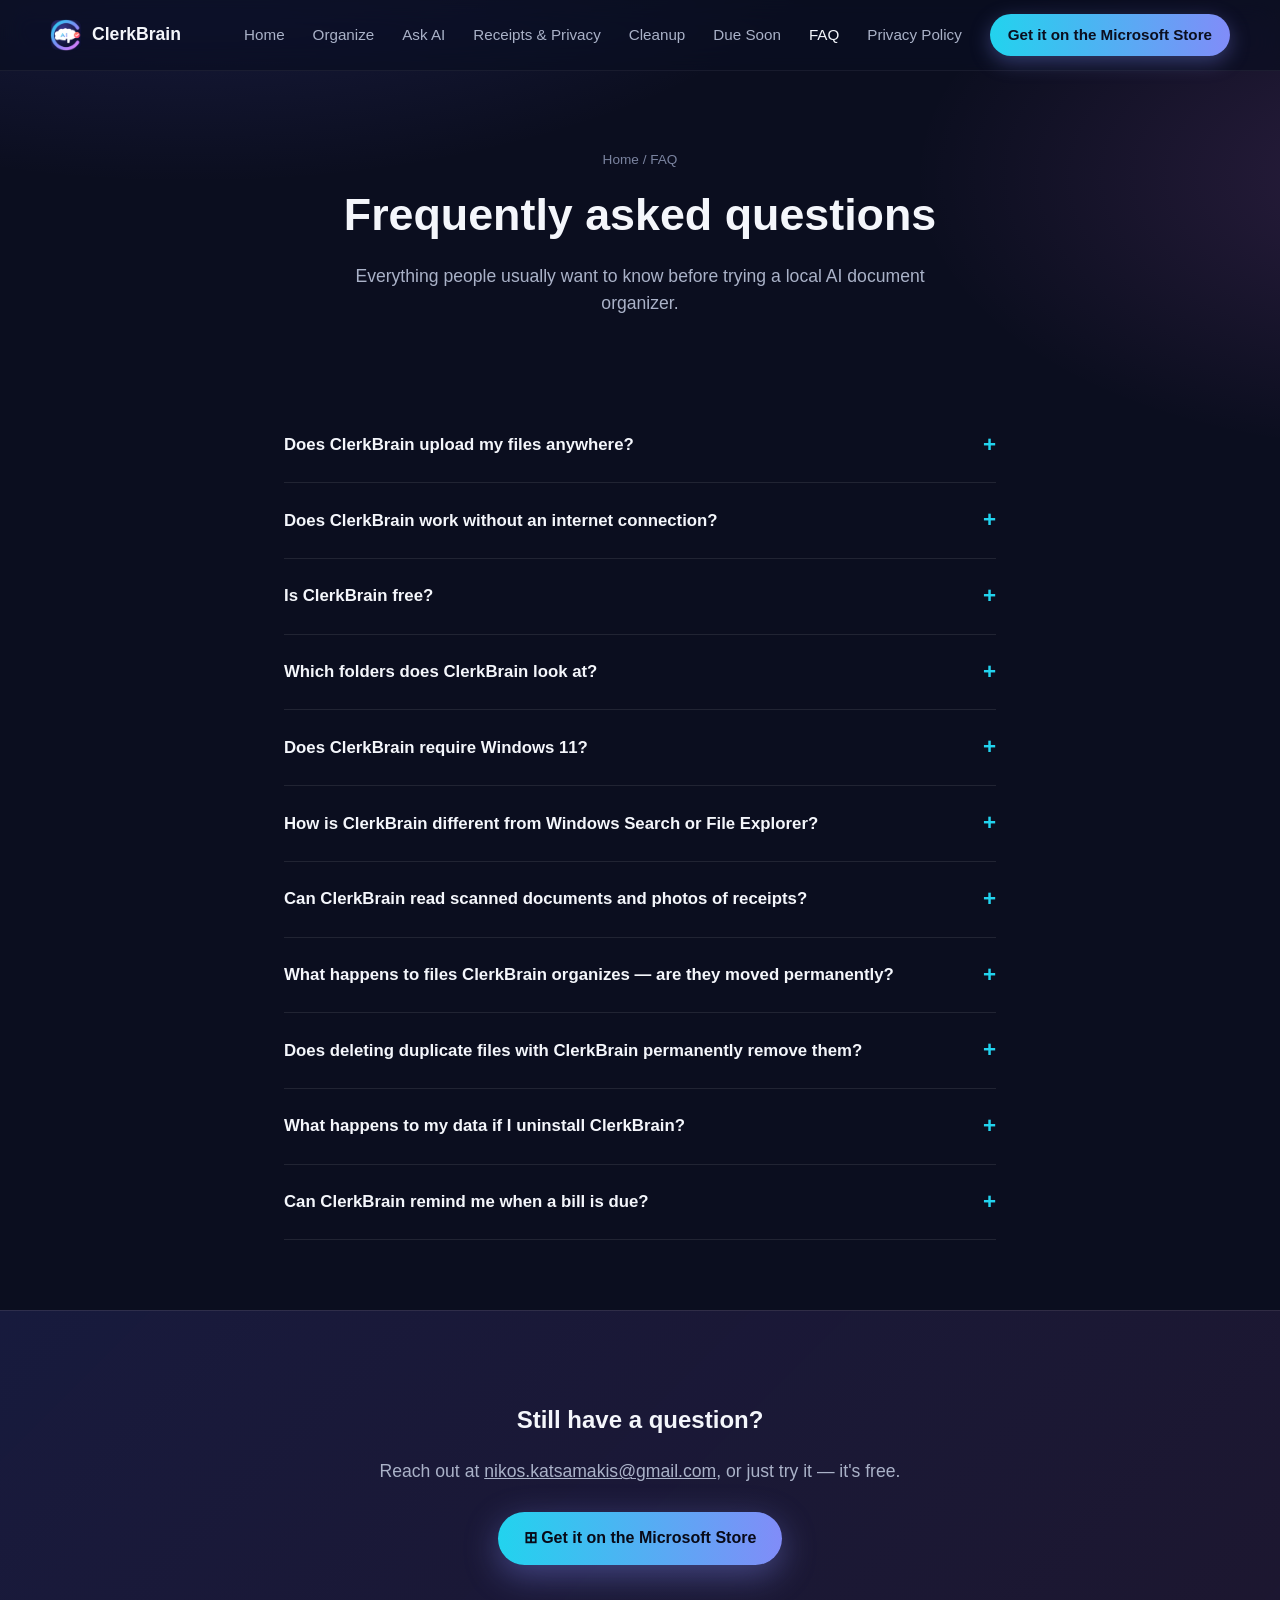
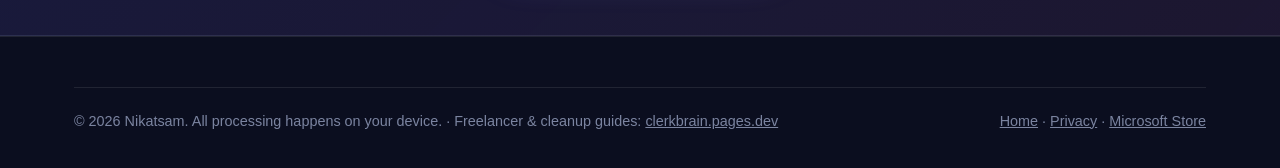
==== commit 48ccb952: "Point both websites at the real Microsoft Store listing Every "Coming soon to the Microsoft Store" b" ====
--- a/faq.html
+++ b/faq.html
@@ -58,7 +58,7 @@
       <a href="features/due-soon.html">Due Soon</a>
       <a href="faq.html" aria-current="page">FAQ</a>
       <a href="privacy.html">Privacy Policy</a>
-      <a class="nav-cta" href="index.html#store" rel="noopener">Coming soon to the Microsoft Store</a>
+      <a class="nav-cta" href="https://apps.microsoft.com/detail/9NKCN2RDXZ55" target="_blank" rel="noopener">Get it on the Microsoft Store</a>
     </nav>
     <button class="nav-toggle" aria-label="Menu" aria-expanded="false">☰</button>
   </div>
@@ -85,7 +85,7 @@
       </details>
       <details class="faq-item">
         <summary>Is ClerkBrain free?</summary>
-        <p>Yes, ClerkBrain is free on the <a href="index.html#store" rel="noopener">Microsoft Store</a>, with no account required and no ads.</p>
+        <p>Yes, ClerkBrain is free on the <a href="https://apps.microsoft.com/detail/9NKCN2RDXZ55" target="_blank" rel="noopener">Microsoft Store</a>, with no account required and no ads.</p>
       </details>
       <details class="faq-item">
         <summary>Which folders does ClerkBrain look at?</summary>
@@ -126,7 +126,7 @@
     <div class="wrap" style="text-align:center;">
       <h2 class="reveal">Still have a question?</h2>
       <p class="lede reveal" style="margin:14px auto 26px;">Reach out at <a href="mailto:nikos.katsamakis@gmail.com">nikos.katsamakis@gmail.com</a>, or just try it — it's free.</p>
-      <a class="btn btn-primary reveal" href="index.html#store" rel="noopener">⊞ Coming soon to the Microsoft Store</a>
+      <a class="btn btn-primary reveal" href="https://apps.microsoft.com/detail/9NKCN2RDXZ55" target="_blank" rel="noopener">⊞ Get it on the Microsoft Store</a>
     </div>
   </section>
 </main>
@@ -135,7 +135,7 @@
   <div class="wrap">
     <div class="footer-bottom">
       <span>© 2026 Nikatsam. All processing happens on your device. · Freelancer & cleanup guides: <a href="https://clerkbrain.pages.dev/" rel="noopener">clerkbrain.pages.dev</a></span>
-      <nav><a href="index.html">Home</a> · <a href="privacy.html">Privacy</a> · <a href="index.html#store" rel="noopener">Microsoft Store</a></nav>
+      <nav><a href="index.html">Home</a> · <a href="privacy.html">Privacy</a> · <a href="https://apps.microsoft.com/detail/9NKCN2RDXZ55" target="_blank" rel="noopener">Microsoft Store</a></nav>
     </div>
   </div>
 </footer>
